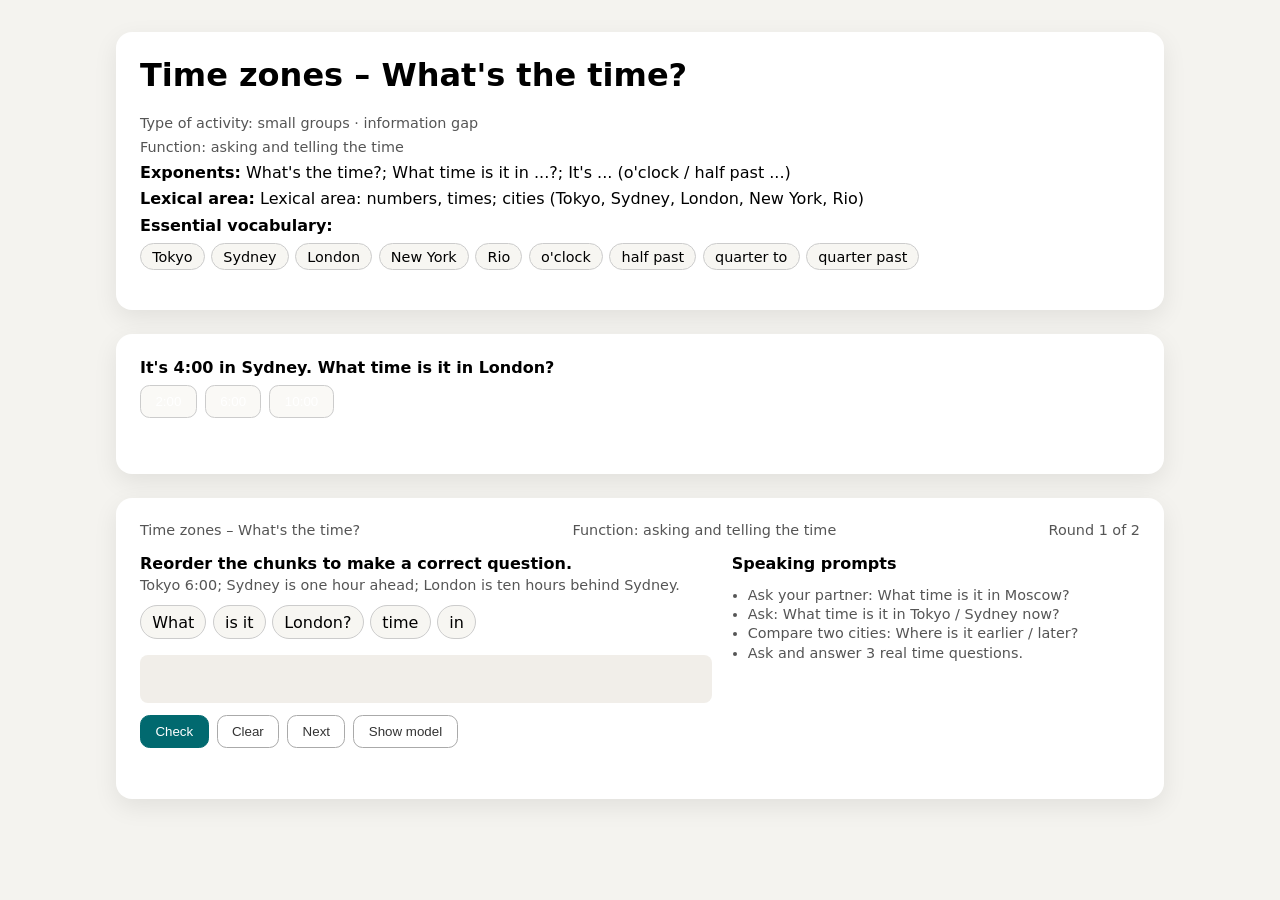
==== index.html @ 20f7c877 "Rename lesson-template.html to index.html" ====
<!DOCTYPE html>
<html lang="en">
<head>
  <meta charset="UTF-8" />
  <title>Interactive lesson template</title>
  <style>
    body {
      margin: 0;
      padding: 2rem;
      font-family: system-ui, -apple-system, BlinkMacSystemFont, "Segoe UI", sans-serif;
      background: #f4f3ef;
    }
    .card {
      max-width: 1000px;
      margin: 0 auto 1.5rem;
      background: #ffffff;
      border-radius: 1rem;
      padding: 1.5rem;
      box-shadow: 0 8px 24px rgba(0, 0, 0, .08);
    }
    h1 {
      margin-top: 0;
    }
    .subtitle {
      color: #555;
      font-size: 0.9rem;
      margin-bottom: 0.5rem;
    }
    .chips {
      display: flex;
      flex-wrap: wrap;
      gap: .4rem;
      margin: .5rem 0 1rem;
    }
    .chip {
      padding: .3rem .7rem;
      border-radius: 999px;
      border: 1px solid #ccc;
      background: #f7f6f2;
      font-size: 0.9rem;
    }

    /* Guided practice */
    .gp-question {
      font-weight: 600;
      margin-bottom: .5rem;
    }
    .gp-options {
      display: flex;
      flex-wrap: wrap;
      gap: .5rem;
      margin-bottom: .75rem;
    }
    .gp-option {
      padding: .5rem .9rem;
      border-radius: .6rem;
      border: 1px solid #ccc;
      background: #faf9f6;
      cursor: pointer;
    }
    .gp-option.correct {
      background: #d3f4ce;
      border-color: #5a9a4a;
    }
    .gp-option.wrong {
      background: #fbe0d6;
      border-color: #c1522c;
    }
    .gp-feedback {
      font-size: 0.9rem;
      color: #555;
      min-height: 1.2rem;
    }

    /* Main game */
    .game-header {
      display: flex;
      justify-content: space-between;
      flex-wrap: wrap;
      gap: .5rem;
      margin-bottom: 1rem;
      font-size: 0.9rem;
      color: #555;
    }
    .game-main {
      display: grid;
      grid-template-columns: minmax(0, 1.4fr) minmax(0, 1fr);
      gap: 1.25rem;
    }
    .prompt {
      font-weight: 600;
      margin-bottom: .3rem;
    }
    .family {
      font-size: 0.9rem;
      color: #555;
      margin-bottom: .75rem;
    }
    .output {
      min-height: 2rem;
      padding: .5rem .75rem;
      border-radius: .5rem;
      background: #f1eee9;
      margin-bottom: .75rem;
    }
    .chips-selectable {
      display: flex;
      flex-wrap: wrap;
      gap: .4rem;
      margin-bottom: 1rem;
    }
    .chip-selectable {
      padding: .4rem .7rem;
      border-radius: 999px;
      border: 1px solid #ccc;
      background: #f7f6f2;
      cursor: pointer;
      user-select: none;
    }
    .chip-selectable.selected {
      background: #01696f;
      color: #fff;
      border-color: #01696f;
    }
    .controls {
      display: flex;
      flex-wrap: wrap;
      gap: .5rem;
      margin-bottom: .5rem;
    }
    button {
      padding: .5rem .9rem;
      border-radius: .6rem;
      border: 1px solid #01696f;
      background: #01696f;
      color: #fff;
      cursor: pointer;
    }
    button.secondary {
      border-color: #aaa;
      background: #fff;
      color: #333;
    }
    .game-feedback {
      font-size: 0.9rem;
      color: #555;
      min-height: 1.2rem;
    }

    /* Right column – speaking prompts */
    .speaking-title {
      font-weight: 600;
      margin-bottom: .5rem;
    }
    .speaking-list {
      font-size: 0.9rem;
      color: #555;
      padding-left: 1rem;
    }
    .speaking-list li {
      margin-bottom: .2rem;
    }
  </style>
</head>
<body>
  <!-- INTRO CARD -->
  <div class="card" id="introCard"></div>

  <!-- GUIDED PRACTICE -->
  <div class="card">
    <div class="gp-question" id="gpQuestion"></div>
    <div class="gp-options" id="gpOptions"></div>
    <div class="gp-feedback" id="gpFeedback"></div>
  </div>

  <!-- MAIN GAME -->
  <div class="card">
    <div class="game-header">
      <span id="gameTitle"></span>
      <span id="gameFunction"></span>
      <span id="gameRound"></span>
    </div>

    <div class="game-main">
      <!-- left: interactive task -->
      <div>
        <div class="prompt" id="mainPrompt"></div>
        <div class="family" id="mainContext"></div>

        <div class="chips-selectable" id="gameChunks"></div>
        <div class="output" id="gameOutput"></div>

        <div class="controls">
          <button id="btnCheck">Check</button>
          <button class="secondary" id="btnClear">Clear</button>
          <button class="secondary" id="btnNext">Next</button>
          <button class="secondary" id="btnShow">Show model</button>
        </div>
        <div class="game-feedback" id="gameFeedback"></div>
      </div>

      <!-- right: speaking prompts -->
      <div>
        <div class="speaking-title">Speaking prompts</div>
        <ul class="speaking-list" id="speakingList"></ul>
      </div>
    </div>
  </div>

  <script>
    /* ========= 1. КОНФИГ: сюда подставляешь ИМЕННО МЕНЯЮЩИЕСЯ ДАННЫЕ ========= */

    // A. Мета‑информация урока
    const lessonMeta = {
      // меняешь под конкретную игру
      title: "Time zones – What's the time?",
      type: "Type of activity: small groups · information gap",
      func: "Function: asking and telling the time",
      exponents: [
        "What's the time?",
        "What time is it in ...?",
        "It's ... (o'clock / half past ...)"
      ],
      lexical: "Lexical area: numbers, times; cities (Tokyo, Sydney, London, New York, Rio)",
      essentialVocab: [
        "Tokyo", "Sydney", "London", "New York", "Rio",
        "o'clock", "half past", "quarter to", "quarter past"
      ]
    };

    // B. Guided practice задачи (меняешь содержимое массива)
    const guidedPracticeItems = [
      {
        // вопрос
        question: "It's 4:00 in Sydney. What time is it in London?",
        // варианты
        options: ["2:00", "6:00", "10:00"],
        // индекс правильного варианта
        correctIndex: 1,
        // комментарий при верном ответе
        correctFeedback: "Yes. London is ten hours behind Sydney.",
        // комментарий при неверном
        wrongFeedback: "Not quite. Remember: London is ten hours behind Sydney."
      },
      {
        question: "It's 6:00 in Tokyo. What time is it in Sydney?",
        options: ["5:00", "7:00", "9:00"],
        correctIndex: 1,
        correctFeedback: "Right. Sydney is one hour ahead of Tokyo.",
        wrongFeedback: "Check the rule: Sydney is one hour ahead of Tokyo."
      }
      // добавляешь ещё задания по тому же шаблону
    ];

    // C. Основные игровые карточки для word order (меняешь target/chunks/context)
    const gameItems = [
      {
        // контекст (например, семья или базовое время)
        context: "Tokyo 6:00; Sydney is one hour ahead; London is ten hours behind Sydney.",
        // модельный вопрос (что ученики должны собрать)
        target: "What time is it in London?",
        // набор «кусочков» в неправильном порядке
        chunks: ["What", "is it", "London?", "time", "in"]
      },
      {
        context: "Sydney 4:00; London is ten hours behind Sydney.",
        target: "What time is it in London?",
        chunks: ["time", "What", "in London?", "is it"]
      }
      // для Seven families, Glasses и т.д. тут будут другие target/chunks/context
    ];

    // D. Спикинг‑подсказки (меняешь на свои)
    const speakingPrompts = [
      "Ask your partner: What time is it in Moscow?",
      "Ask: What time is it in Tokyo / Sydney now?",
      "Compare two cities: Where is it earlier / later?",
      "Ask and answer 3 real time questions."
    ];

    /* ========= 2. РЕНДЕР ИНТРО КАРТОЧКИ ========= */
    function renderIntro() {
      const el = document.getElementById("introCard");
      el.innerHTML = `
        <h1>${lessonMeta.title}</h1>
        <div class="subtitle">${lessonMeta.type}</div>
        <div class="subtitle">${lessonMeta.func}</div>
        <div><strong>Exponents:</strong> ${lessonMeta.exponents.join("; ")}</div>
        <div style="margin-top:.4rem;"><strong>Lexical area:</strong> ${lessonMeta.lexical}</div>
        <div style="margin-top:.5rem;"><strong>Essential vocabulary:</strong></div>
        <div class="chips">
          ${lessonMeta.essentialVocab.map(v => `<span class="chip">${v}</span>`).join("")}
        </div>
      `;
    }

    /* ========= 3. GUIDED PRACTICE ЛОГИКА ========= */
    let gpIndex = 0;

    function renderGuidedPractice() {
      const item = guidedPracticeItems[gpIndex];
      document.getElementById("gpQuestion").textContent = item.question;
      const box = document.getElementById("gpOptions");
      box.innerHTML = "";
      const feedback = document.getElementById("gpFeedback");
      feedback.textContent = "";

      item.options.forEach((opt, i) => {
        const btn = document.createElement("button");
        btn.className = "gp-option";
        btn.textContent = opt;
        btn.onclick = () => {
          // очистить стили
          [...box.querySelectorAll(".gp-option")].forEach(b => {
            b.classList.remove("correct", "wrong");
          });
          if (i === item.correctIndex) {
            btn.classList.add("correct");
            feedback.textContent = item.correctFeedback;
          } else {
            btn.classList.add("wrong");
            feedback.textContent = item.wrongFeedback;
          }
        };
        box.appendChild(btn);
      });
    }

    /* ========= 4. MAIN GAME – WORD ORDER ЛОГИКА ========= */
    let gameIndex = 0;

    function renderGame() {
      const item = gameItems[gameIndex];
      document.getElementById("gameTitle").textContent = lessonMeta.title;
      document.getElementById("gameFunction").textContent = lessonMeta.func;
      document.getElementById("gameRound").textContent =
        `Round ${gameIndex + 1} of ${gameItems.length}`;

      document.getElementById("mainPrompt").textContent =
        "Reorder the chunks to make a correct question.";
      document.getElementById("mainContext").textContent = item.context;

      const chunksBox = document.getElementById("gameChunks");
      const output = document.getElementById("gameOutput");
      const feedback = document.getElementById("gameFeedback");
      chunksBox.innerHTML = "";
      output.textContent = "";
      feedback.textContent = "";

      let selected = [];

      item.chunks.forEach(chunk => {
        const span = document.createElement("span");
        span.className = "chip-selectable";
        span.textContent = chunk;
        span.onclick = () => {
          if (span.classList.contains("selected")) return;
          span.classList.add("selected");
          selected.push(chunk);
          output.textContent = selected.join(" ");
          feedback.textContent = "";
        };
        chunksBox.appendChild(span);
      });

      document.getElementById("btnCheck").onclick = () => {
        const attempt = output.textContent.trim();
        if (!attempt) {
          feedback.textContent = "First build your question by clicking the chunks.";
          return;
        }
        if (attempt === item.target) {
          feedback.textContent = "Correct word order. Now ask and answer this question aloud.";
        } else {
          feedback.textContent =
            "Not quite. Check the position of the wh-word, auxiliary, subject and main verb.";
        }
      };

      document.getElementById("btnClear").onclick = () => {
        selected = [];
        output.textContent = "";
        feedback.textContent = "";
        chunksBox.querySelectorAll(".chip-selectable").forEach(c => {
          c.classList.remove("selected");
        });
      };

      document.getElementById("btnNext").onclick = () => {
        gameIndex = (gameIndex + 1) % gameItems.length;
        renderGame();
      };

      document.getElementById("btnShow").onclick = () => {
        feedback.textContent = "Model question: " + item.target;
      };
    }

    /* ========= 5. СПИКИНГ ПОДСКАЗКИ ========= */
    function renderSpeaking() {
      const ul = document.getElementById("speakingList");
      ul.innerHTML = speakingPrompts
        .map(p => `<li>${p}</li>`)
        .join("");
    }

    /* ========= 6. ИНИЦИАЛИЗАЦИЯ ========= */
    renderIntro();
    renderGuidedPractice();
    renderGame();
    renderSpeaking();
  </script>
</body>
</html>
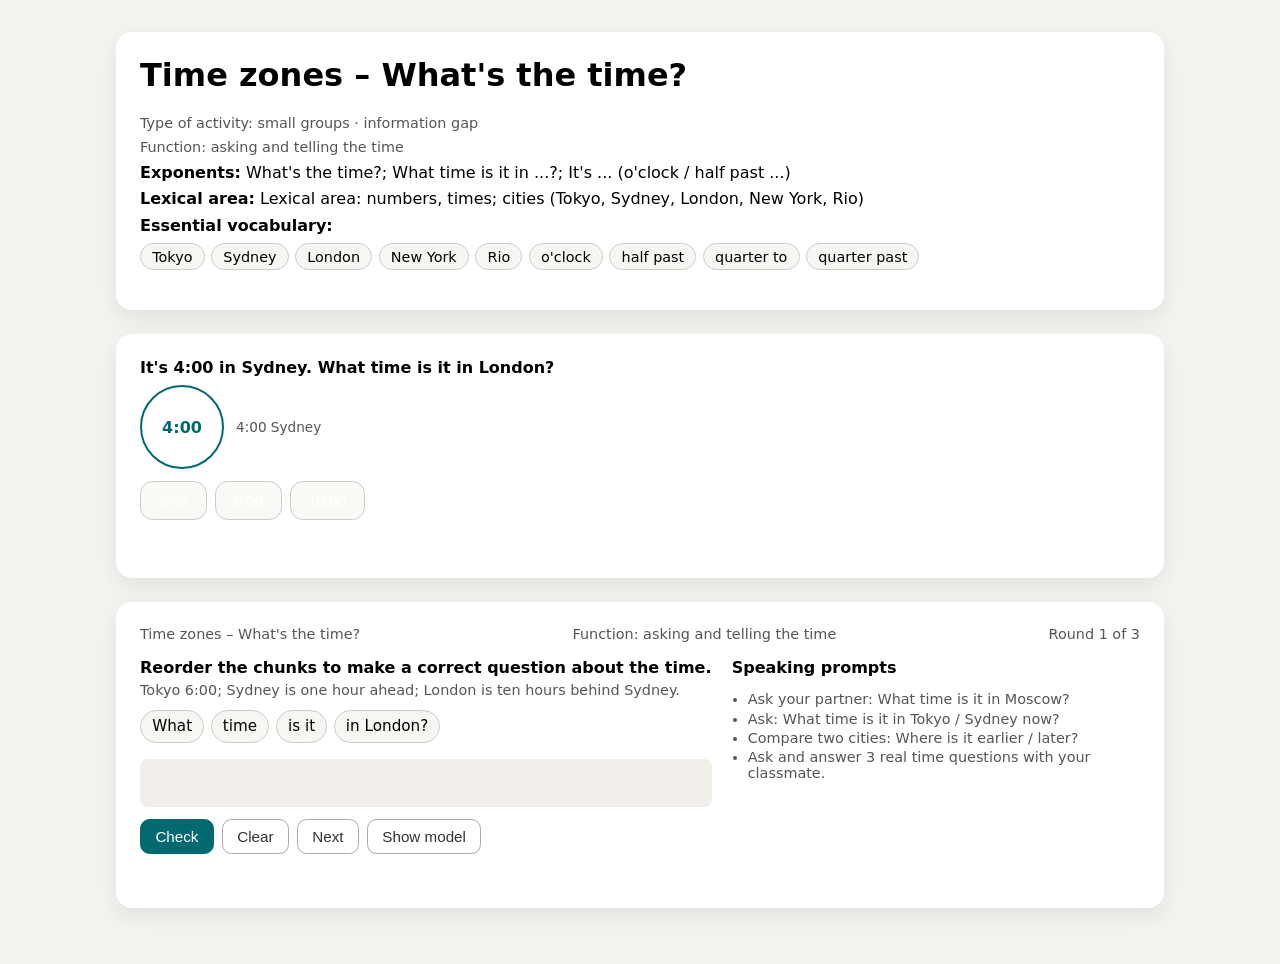
==== commit b114e4e7: "Update index.html" ====
--- a/index.html
+++ b/index.html
@@ -2,7 +2,7 @@
 <html lang="en">
 <head>
   <meta charset="UTF-8" />
-  <title>Interactive lesson template</title>
+  <title>Time zones – interactive lesson</title>
   <style>
     body {
       margin: 0;
@@ -45,6 +45,28 @@
       font-weight: 600;
       margin-bottom: .5rem;
     }
+    #gpClock {
+      display: flex;
+      align-items: center;
+      gap: .75rem;
+      margin-bottom: .75rem;
+    }
+    .gp-clock-img {
+      width: 80px;
+      height: 80px;
+      border-radius: 50%;
+      border: 2px solid #01696f;
+      display: inline-flex;
+      align-items: center;
+      justify-content: center;
+      font-weight: 600;
+      color: #01696f;
+      background: #ffffff;
+    }
+    .gp-clock-caption {
+      font-size: 0.85rem;
+      color: #555;
+    }
     .gp-options {
       display: flex;
       flex-wrap: wrap;
@@ -52,24 +74,37 @@
       margin-bottom: .75rem;
     }
     .gp-option {
-      padding: .5rem .9rem;
-      border-radius: .6rem;
+      padding: .6rem 1.1rem;
+      border-radius: .8rem;
       border: 1px solid #ccc;
       background: #faf9f6;
       cursor: pointer;
+      font-weight: 500;
+      transition: background 150ms ease, border-color 150ms ease, transform 120ms ease, color 150ms ease;
+    }
+    .gp-option:hover {
+      transform: translateY(-1px);
+      border-color: #01696f;
+    }
+    .gp-option.selected {
+      background: #ffe6c2;
+      border-color: #cc7a00;
+      color: #5b3800;
     }
     .gp-option.correct {
-      background: #d3f4ce;
-      border-color: #5a9a4a;
+      background: #e0f5e0;
+      border-color: #3c8a3c;
+      color: #184218;
     }
     .gp-option.wrong {
-      background: #fbe0d6;
+      background: #f9d7cf;
       border-color: #c1522c;
+      color: #5c2416;
     }
     .gp-feedback {
       font-size: 0.9rem;
       color: #555;
-      min-height: 1.2rem;
+      min-height: 1.4rem;
     }
 
     /* Main game */
@@ -116,6 +151,8 @@
       background: #f7f6f2;
       cursor: pointer;
       user-select: none;
+      font-size: 0.95rem;
+      transition: background 150ms ease, border-color 150ms ease;
     }
     .chip-selectable.selected {
       background: #01696f;
@@ -135,6 +172,7 @@
       background: #01696f;
       color: #fff;
       cursor: pointer;
+      font-size: 0.95rem;
     }
     button.secondary {
       border-color: #aaa;
@@ -144,7 +182,7 @@
     .game-feedback {
       font-size: 0.9rem;
       color: #555;
-      min-height: 1.2rem;
+      min-height: 1.4rem;
     }
 
     /* Right column – speaking prompts */
@@ -159,6 +197,12 @@
     }
     .speaking-list li {
       margin-bottom: .2rem;
+    }
+
+    @media (max-width: 800px) {
+      .game-main {
+        grid-template-columns: 1fr;
+      }
     }
   </style>
 </head>
@@ -169,6 +213,7 @@
   <!-- GUIDED PRACTICE -->
   <div class="card">
     <div class="gp-question" id="gpQuestion"></div>
+    <div id="gpClock"></div>
     <div class="gp-options" id="gpOptions"></div>
     <div class="gp-feedback" id="gpFeedback"></div>
   </div>
@@ -208,11 +253,9 @@
   </div>
 
   <script>
-    /* ========= 1. КОНФИГ: сюда подставляешь ИМЕННО МЕНЯЮЩИЕСЯ ДАННЫЕ ========= */
-
-    // A. Мета‑информация урока
+    /* ========= 1. КОНФИГ: данные для Time zones ========= */
+
     const lessonMeta = {
-      // меняешь под конкретную игру
       title: "Time zones – What's the time?",
       type: "Type of activity: small groups · information gap",
       func: "Function: asking and telling the time",
@@ -228,57 +271,54 @@
       ]
     };
 
-    // B. Guided practice задачи (меняешь содержимое массива)
+    // Guided practice: каждая задача с вопросом, вариантами и «картинкой» часов
     const guidedPracticeItems = [
       {
-        // вопрос
         question: "It's 4:00 in Sydney. What time is it in London?",
-        // варианты
         options: ["2:00", "6:00", "10:00"],
-        // индекс правильного варианта
         correctIndex: 1,
-        // комментарий при верном ответе
         correctFeedback: "Yes. London is ten hours behind Sydney.",
-        // комментарий при неверном
-        wrongFeedback: "Not quite. Remember: London is ten hours behind Sydney."
+        wrongFeedback: "Not quite. Remember: London is ten hours behind Sydney.",
+        clock: "4:00 Sydney"
       },
       {
         question: "It's 6:00 in Tokyo. What time is it in Sydney?",
         options: ["5:00", "7:00", "9:00"],
         correctIndex: 1,
         correctFeedback: "Right. Sydney is one hour ahead of Tokyo.",
-        wrongFeedback: "Check the rule: Sydney is one hour ahead of Tokyo."
+        wrongFeedback: "Check the rule: Sydney is one hour ahead of Tokyo.",
+        clock: "6:00 Tokyo"
       }
-      // добавляешь ещё задания по тому же шаблону
     ];
 
-    // C. Основные игровые карточки для word order (меняешь target/chunks/context)
+    // Основная игра: word order для вопросов о времени
     const gameItems = [
       {
-        // контекст (например, семья или базовое время)
         context: "Tokyo 6:00; Sydney is one hour ahead; London is ten hours behind Sydney.",
-        // модельный вопрос (что ученики должны собрать)
         target: "What time is it in London?",
-        // набор «кусочков» в неправильном порядке
-        chunks: ["What", "is it", "London?", "time", "in"]
+        chunks: ["What", "time", "is it", "in London?"]
       },
       {
         context: "Sydney 4:00; London is ten hours behind Sydney.",
         target: "What time is it in London?",
-        chunks: ["time", "What", "in London?", "is it"]
+        chunks: ["What", "time", "is it", "in London?"]
+      },
+      {
+        context: "London 9:00; New York is five hours behind London.",
+        target: "What time is it in New York?",
+        chunks: ["What", "time", "is it", "in New York?"]
       }
-      // для Seven families, Glasses и т.д. тут будут другие target/chunks/context
     ];
 
-    // D. Спикинг‑подсказки (меняешь на свои)
     const speakingPrompts = [
       "Ask your partner: What time is it in Moscow?",
       "Ask: What time is it in Tokyo / Sydney now?",
       "Compare two cities: Where is it earlier / later?",
-      "Ask and answer 3 real time questions."
+      "Ask and answer 3 real time questions with your classmate."
     ];
 
-    /* ========= 2. РЕНДЕР ИНТРО КАРТОЧКИ ========= */
+    /* ========= 2. РЕНДЕР ИНТРО ========= */
+
     function renderIntro() {
       const el = document.getElementById("introCard");
       el.innerHTML = `
@@ -294,12 +334,22 @@
       `;
     }
 
-    /* ========= 3. GUIDED PRACTICE ЛОГИКА ========= */
+    /* ========= 3. GUIDED PRACTICE ========= */
+
     let gpIndex = 0;
 
     function renderGuidedPractice() {
       const item = guidedPracticeItems[gpIndex];
       document.getElementById("gpQuestion").textContent = item.question;
+
+      // визуальные часы
+      const clockBox = document.getElementById("gpClock");
+      const timeText = item.clock.split(" ")[0]; // например "4:00"
+      clockBox.innerHTML = `
+        <div class="gp-clock-img">${timeText}</div>
+        <div class="gp-clock-caption">${item.clock}</div>
+      `;
+
       const box = document.getElementById("gpOptions");
       box.innerHTML = "";
       const feedback = document.getElementById("gpFeedback");
@@ -310,14 +360,20 @@
         btn.className = "gp-option";
         btn.textContent = opt;
         btn.onclick = () => {
-          // очистить стили
+          // снять предыдущую подсветку
           [...box.querySelectorAll(".gp-option")].forEach(b => {
-            b.classList.remove("correct", "wrong");
+            b.classList.remove("selected", "correct", "wrong");
           });
+          // показать выбранную
+          btn.classList.add("selected");
+
+          // сразу проверяем
           if (i === item.correctIndex) {
+            btn.classList.remove("selected");
             btn.classList.add("correct");
             feedback.textContent = item.correctFeedback;
           } else {
+            btn.classList.remove("selected");
             btn.classList.add("wrong");
             feedback.textContent = item.wrongFeedback;
           }
@@ -326,7 +382,8 @@
       });
     }
 
-    /* ========= 4. MAIN GAME – WORD ORDER ЛОГИКА ========= */
+    /* ========= 4. MAIN GAME – WORD ORDER ========= */
+
     let gameIndex = 0;
 
     function renderGame() {
@@ -337,7 +394,7 @@
         `Round ${gameIndex + 1} of ${gameItems.length}`;
 
       document.getElementById("mainPrompt").textContent =
-        "Reorder the chunks to make a correct question.";
+        "Reorder the chunks to make a correct question about the time.";
       document.getElementById("mainContext").textContent = item.context;
 
       const chunksBox = document.getElementById("gameChunks");
@@ -396,7 +453,8 @@
       };
     }
 
-    /* ========= 5. СПИКИНГ ПОДСКАЗКИ ========= */
+    /* ========= 5. SPEAKING PROMPTS ========= */
+
     function renderSpeaking() {
       const ul = document.getElementById("speakingList");
       ul.innerHTML = speakingPrompts
@@ -404,7 +462,8 @@
         .join("");
     }
 
-    /* ========= 6. ИНИЦИАЛИЗАЦИЯ ========= */
+    /* ========= 6. INIT ========= */
+
     renderIntro();
     renderGuidedPractice();
     renderGame();
